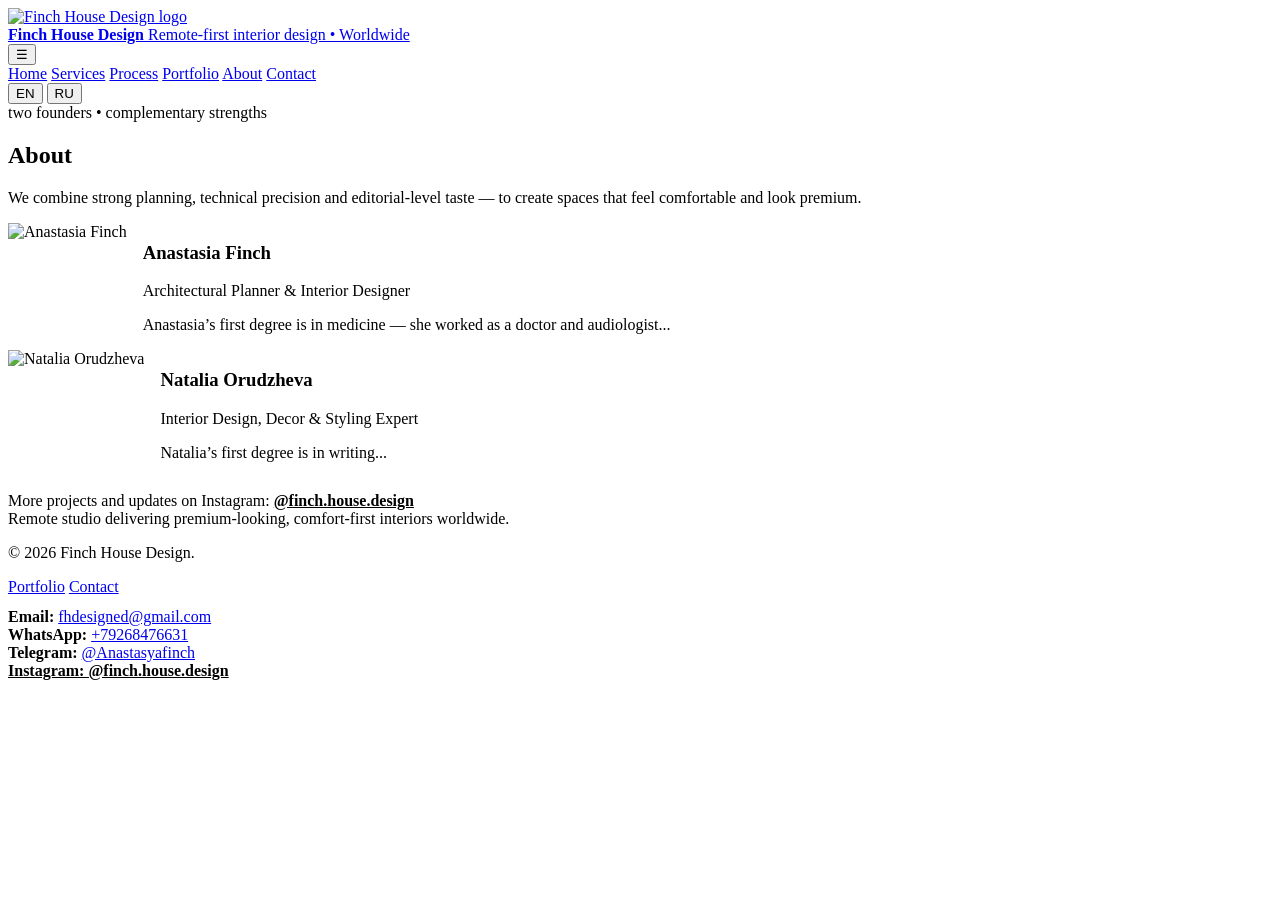
==== about.html @ e86fe1b7 "Add files via upload" ====
<!doctype html>
<html lang="en">
<head>
  <meta charset="utf-8" />
  <meta name="viewport" content="width=device-width,initial-scale=1" />
  <meta name="description" content="About — Finch House Design." />
  <title>About — Finch House Design</title>
  <link rel="icon" href="assets/logo.jpg" />
  <link rel="stylesheet" href="assets/styles.css" />
</head>
<body>
<header>
  <div class="wrap">
    <nav class="nav" aria-label="Primary">
      <a class="brand" href="index.html">
        <img src="assets/logo.jpg" alt="Finch House Design logo" />
        <div>
          <b>Finch House Design</b>
          <span data-i18n="tagline"
                data-en="Remote-first interior design • Worldwide"
                data-ru="Онлайн-дизайн интерьера • по всему миру">Remote-first interior design • Worldwide</span>
        </div>
      </a>

      <button class="burger" type="button" data-burger aria-label="Open menu">☰</button>

      <div class="menu" data-menu>
        <a href="index.html" data-page="home" data-i18n="nav_home" data-en="Home" data-ru="Главная">Home</a>
        <a href="services.html" data-page="services" data-i18n="nav_services" data-en="Services" data-ru="Услуги">Services</a>
        <a href="process.html" data-page="process" data-i18n="nav_process" data-en="Process" data-ru="Процесс">Process</a>
        <a href="portfolio.html" data-page="portfolio" data-i18n="nav_portfolio" data-en="Portfolio" data-ru="Портфолио">Portfolio</a>
        <a href="about.html" data-page="about" data-i18n="nav_about" data-en="About" data-ru="О нас">About</a>
        <a href="contact.html" data-page="contact" data-i18n="nav_contact" data-en="Contact" data-ru="Контакты">Contact</a>

        <div class="langSwitch" aria-label="Language switch">
          <button type="button" data-lang-en class="active">EN</button>
          <button type="button" data-lang-ru>RU</button>
        </div>
      </div>
    </nav>
  </div>
</header>

<main>
  <div class="wrap">
    <section>
      <div class="pill"
           data-i18n="about_pill"
           data-en="two founders • complementary strengths"
           data-ru="две основательницы • сильные стороны дополняют">
        two founders • complementary strengths
      </div>

      <h1 class="hTitle" data-i18n="about_h1" data-en="About" data-ru="О нас">About</h1>

      <p class="hLead"
         data-i18n="about_lead"
         data-en="We combine strong planning, technical precision and editorial-level taste — to create spaces that feel comfortable and look premium."
         data-ru="Мы соединяем сильное планирование, техническую точность и редакторский вкус — чтобы создавать пространства, которые удобны и выглядят премиально.">
        We combine strong planning, technical precision and editorial-level taste — to create spaces that feel comfortable and look premium.
      </p>
    </section>

    <section>
      <div class="grid2">
        <div class="card"><div class="pad" style="display:flex;gap:16px;align-items:flex-start">
          <img class="avatar" src="assets/anastasia.jpg" alt="Anastasia Finch" />
          <div>
            <h3 data-i18n="a1_name" data-en="Anastasia Finch" data-ru="Анастасия ФиНЧ">Anastasia Finch</h3>
            <p class="small" style="margin:0 0 10px;"
               data-i18n="a1_role"
               data-en="Architectural Planner & Interior Designer"
               data-ru="Архитектурный планировщик & дизайнер интерьера">
              Architectural Planner & Interior Designer
            </p>

            <p class="muted"
               data-i18n="a1_text"
               data-en="Anastasia’s first degree is in medicine — she worked as a doctor and audiologist. Since 2007 she explored interior photography and drafting as a serious hobby, later as a second job, supported by her sister Natalia. Her professional entry into design started with Archicad to produce high-quality documentation. After moving to Australia, she chose the path she had always dreamed of — interior design. She completed an Interior Design program and began working together with Natalia. With medical training and a deep passion for design, Anastasia brings careful planning, technical accuracy and strong software skills (Archicad and beyond), producing excellent drawings and 3D visuals — ensuring each design is functional, practical and aesthetically refined."
               data-ru="Анастасия — врач и аудиолог по первому образованию. Она занималась интерьерной фотографией и черчением в качестве хобби с 2007 года и далее — в качестве второй работы, при полной поддержке своей сестры Натальи. Фактически она начала свой путь в отрасли с изучения Archicad для выполнения профессиональных чертежей. Анастасия была довольно успешна в аудиологии, но, переехав в Австралию, решила попробовать другой путь — тот, о котором всегда мечтала — дизайн интерьера. Она закончила обучение по дизайну интерьера и начала работать совместно с Натальей. Имея образование врача и страсть к дизайну интерьера, Анастасия привносит тщательное планирование и техническое мастерство в каждый проект, а опыт использования Archicad и других программ позволяет создавать отличные чертежи и 3D-визуализации, гарантируя, что каждый дизайн будет как функциональным, так и эстетически приятным. Основное внимание уделяется созданию пространств, которые не только отлично выглядят, но и отвечают практическим потребностям клиентов.">
              Anastasia’s first degree is in medicine — she worked as a doctor and audiologist...
            </p>
          </div>
        </div></div>

        <div class="card"><div class="pad" style="display:flex;gap:16px;align-items:flex-start">
          <img class="avatar" src="assets/natasha.jpg" alt="Natalia Orudzheva" />
          <div>
            <h3 data-i18n="a2_name" data-en="Natalia Orudzheva" data-ru="Наталья Оруджева">Natalia Orudzheva</h3>
            <p class="small" style="margin:0 0 10px;"
               data-i18n="a2_role"
               data-en="Interior Design, Decor & Styling Expert"
               data-ru="Эксперт по дизайну интерьера, декору & стейджингу">
              Interior Design, Decor & Styling Expert
            </p>

            <p class="muted"
               data-i18n="a2_text"
               data-en="Natalia’s first degree is in writing. She has worked with Domus, Salon Interior, Wallpaper Magazine, Harper’s Bazaar, Exteriors Design and others. She excels at researching and analysing design trends — and applies this skill to decor selection and staging strategies that increase a space’s appeal and market demand. Natalia is also exceptional at translating complex design ideas into clear, engaging communication, helping clients easily understand and appreciate the concept. Years in design journalism refined her attention to detail. And just as she creates compelling narratives in her articles, she builds stories in interiors — cohesive, engaging spatial narratives that resonate with the client’s vision."
               data-ru="Наталья — писатель по первому образованию. Работала с Domus, Salon Interior, Wallpaper Magazine, Harpers Bazaar, Exteriors Design и другими. Она преуспевает в поиске и анализе тенденций дизайна. Этот опыт применяется при выборе элементов декора и стратегий постановки (стейджинга), которые повышают привлекательность проектируемых нами пространств и гарантируют, что дизайн будет как привлекательным, так и востребованным. Она преуспевает в переводе сложных дизайнерских идей в доступный и увлекательный контент. Этот навык бесценен для передачи наших дизайнерских концепций клиентам таким образом, чтобы их было легко понять и оценить. Годы работы в сфере дизайна отточили её внимание к деталям — это гарантирует, что каждый аспект проектируемого пространства будет тщательно продуман. Так же, как она создаёт убедительные повествования в своих статьях, она создаёт истории в наших дизайн-проектах — связные и увлекательные «повествования» в пространствах, которые гарантируют, что каждый дизайн рассказывает уникальную историю, резонирующую с видением клиента.">
              Natalia’s first degree is in writing...
            </p>
          </div>
        </div></div>
      </div>

      <p class="small" style="margin:14px 0 0;"
         data-i18n="ig_line"
         data-en="More projects and updates on Instagram:"
         data-ru="Больше проектов и обновлений в Instagram:">
        More projects and updates on Instagram:
        <a href="https://www.instagram.com/finch.house.design/" target="_blank" rel="noreferrer"
           style="color: var(--accent); font-weight: 800;">@finch.house.design</a>
      </p>
    </section>
  </div>
</main>

<footer>
  <div class="wrap">
    <div class="footerGrid">
      <div>
        <p class="muted" style="margin:0 0 10px;"
           data-i18n="footer_text"
           data-en="Remote studio delivering premium-looking, comfort-first interiors worldwide."
           data-ru="Онлайн-студия: комфортные интерьеры с премиальным ощущением по всему миру.">
          Remote studio delivering premium-looking, comfort-first interiors worldwide.
        </p>
        <p class="small">© 2026 Finch House Design.</p>
      </div>
      <div>
        <div class="footerLinks">
          <a href="portfolio.html" data-i18n="nav_portfolio" data-en="Portfolio" data-ru="Портфолио">Portfolio</a>
          <a href="contact.html" data-i18n="nav_contact" data-en="Contact" data-ru="Контакты">Contact</a>
        </div>
        <p class="small" style="margin:12px 0 0;">
          <b>Email:</b> <a href="mailto:fhdesigned@gmail.com">fhdesigned@gmail.com</a><br/>
          <b>WhatsApp:</b> <a href="https://wa.me/79268476631" target="_blank" rel="noreferrer">+79268476631</a><br/>
          <b>Telegram:</b> <a href="https://t.me/Anastasyafinch" target="_blank" rel="noreferrer">@Anastasyafinch</a><br/>
          <a href="https://www.instagram.com/finch.house.design/" target="_blank" rel="noreferrer"
             style="color: var(--accent); font-weight: 800;">Instagram: @finch.house.design</a>
        </p>
      </div>
    </div>
  </div>
  <script src="assets/app.js"></script>
</footer>
</body>
</html>
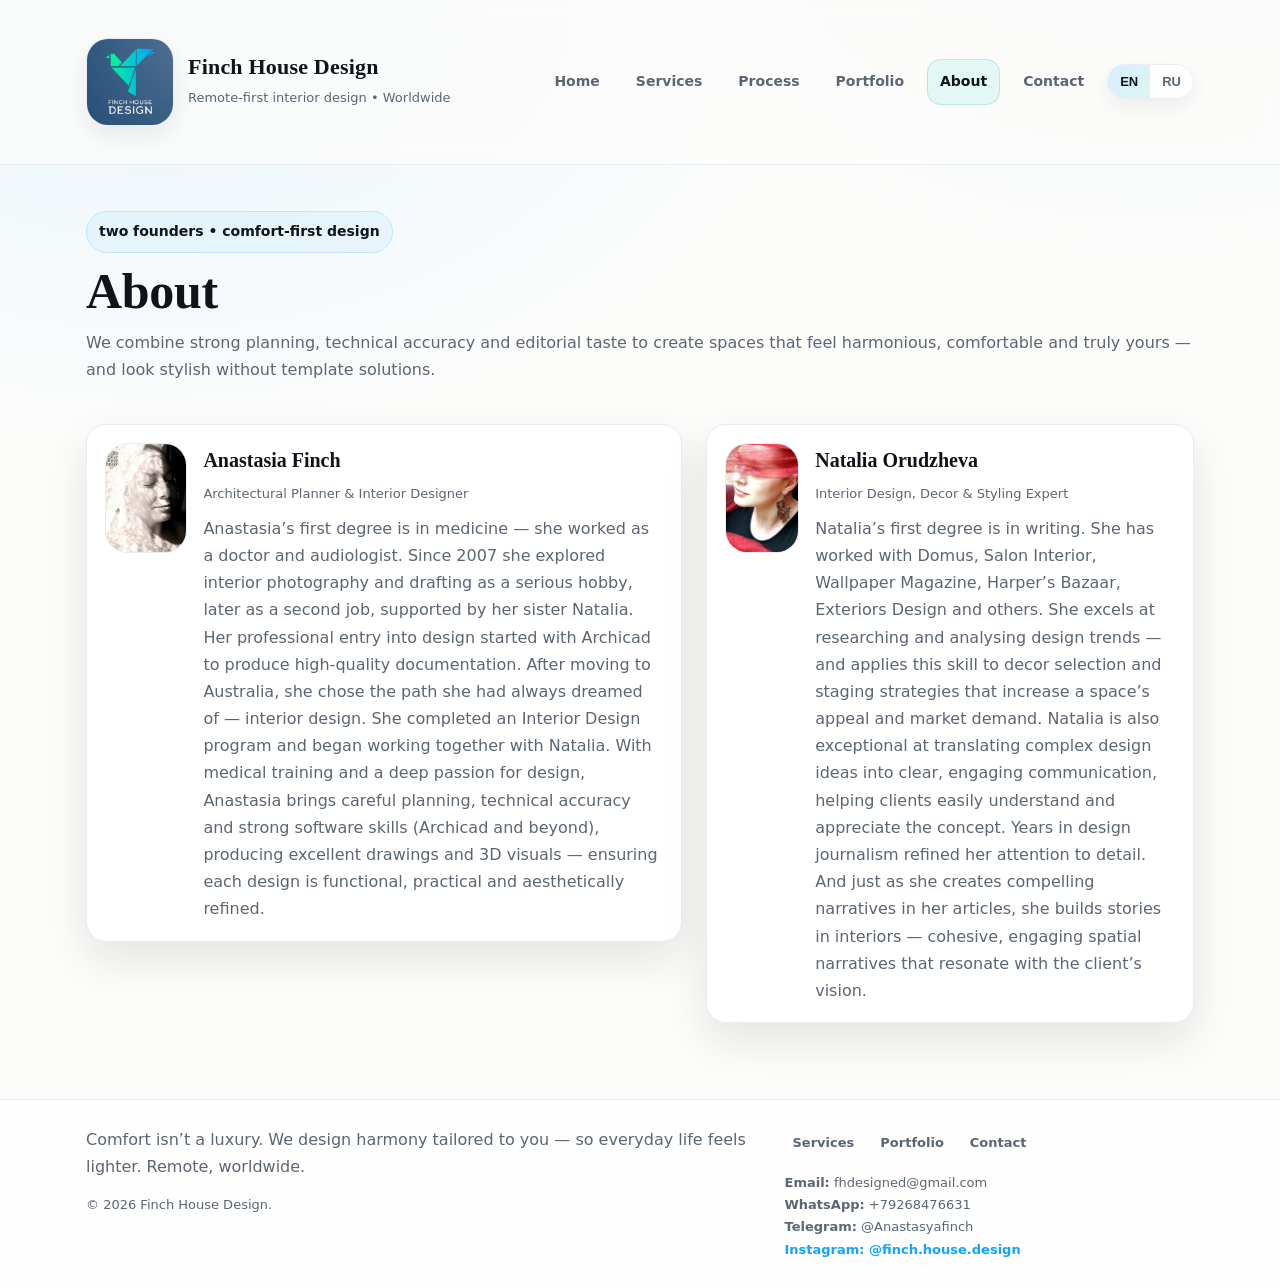
==== commit 2727c893: "Update about.html" ====
--- a/about.html
+++ b/about.html
@@ -46,18 +46,18 @@
     <section>
       <div class="pill"
            data-i18n="about_pill"
-           data-en="two founders • complementary strengths"
-           data-ru="две основательницы • сильные стороны дополняют">
-        two founders • complementary strengths
+           data-en="two founders • comfort-first design"
+           data-ru="две основательницы • комфорт в основе">
+        two founders • comfort-first design
       </div>
 
       <h1 class="hTitle" data-i18n="about_h1" data-en="About" data-ru="О нас">About</h1>
 
       <p class="hLead"
          data-i18n="about_lead"
-         data-en="We combine strong planning, technical precision and editorial-level taste — to create spaces that feel comfortable and look premium."
-         data-ru="Мы соединяем сильное планирование, техническую точность и редакторский вкус — чтобы создавать пространства, которые удобны и выглядят премиально.">
-        We combine strong planning, technical precision and editorial-level taste — to create spaces that feel comfortable and look premium.
+         data-en="We combine strong planning, technical accuracy and editorial taste to create spaces that feel harmonious, comfortable and truly yours — and look stylish without template solutions."
+         data-ru="Мы соединяем сильное планирование, техническую точность и редакторский вкус — чтобы создавать пространства, которые ощущаются гармонично, удобны и по-настоящему ваши — и при этом выглядят стильно без шаблонных решений.">
+        We combine strong planning, technical accuracy and editorial taste to create spaces that feel harmonious, comfortable and truly yours — and look stylish without template solutions.
       </p>
     </section>
 
@@ -103,15 +103,6 @@
           </div>
         </div></div>
       </div>
-
-      <p class="small" style="margin:14px 0 0;"
-         data-i18n="ig_line"
-         data-en="More projects and updates on Instagram:"
-         data-ru="Больше проектов и обновлений в Instagram:">
-        More projects and updates on Instagram:
-        <a href="https://www.instagram.com/finch.house.design/" target="_blank" rel="noreferrer"
-           style="color: var(--accent); font-weight: 800;">@finch.house.design</a>
-      </p>
     </section>
   </div>
 </main>
@@ -122,17 +113,20 @@
       <div>
         <p class="muted" style="margin:0 0 10px;"
            data-i18n="footer_text"
-           data-en="Remote studio delivering premium-looking, comfort-first interiors worldwide."
-           data-ru="Онлайн-студия: комфортные интерьеры с премиальным ощущением по всему миру.">
-          Remote studio delivering premium-looking, comfort-first interiors worldwide.
+           data-en="Comfort isn’t a luxury. We design harmony tailored to you — so everyday life feels lighter. Remote, worldwide."
+           data-ru="Комфорт — не роскошь. Мы создаём гармонию, подогнанную под вас — чтобы быт становился легче. Онлайн, по всему миру.">
+          Comfort isn’t a luxury. We design harmony tailored to you — so everyday life feels lighter. Remote, worldwide.
         </p>
         <p class="small">© 2026 Finch House Design.</p>
       </div>
+
       <div>
         <div class="footerLinks">
+          <a href="services.html" data-i18n="nav_services" data-en="Services" data-ru="Услуги">Services</a>
           <a href="portfolio.html" data-i18n="nav_portfolio" data-en="Portfolio" data-ru="Портфолио">Portfolio</a>
           <a href="contact.html" data-i18n="nav_contact" data-en="Contact" data-ru="Контакты">Contact</a>
         </div>
+
         <p class="small" style="margin:12px 0 0;">
           <b>Email:</b> <a href="mailto:fhdesigned@gmail.com">fhdesigned@gmail.com</a><br/>
           <b>WhatsApp:</b> <a href="https://wa.me/79268476631" target="_blank" rel="noreferrer">+79268476631</a><br/>
@@ -143,7 +137,8 @@
       </div>
     </div>
   </div>
+
   <script src="assets/app.js"></script>
 </footer>
 </body>
-</html>+</html>
--- a/assets/styles.css
+++ b/assets/styles.css
@@ -0,0 +1,272 @@
+@import url('https://fonts.googleapis.com/css2?family=Cormorant+Garamond:wght@400;500;600;700&family=Inter:wght@400;500;600;700&display=swap');
+
+:root{
+  --bg:#fcfcfb;
+  --bg2:#ffffff;
+  --text:#0f141a;
+  --muted:#5b6673;
+  --line:#e8edf2;
+
+  --accent:#14a3ff;
+  --accent2:#10bfb2;
+
+  --shadow: 0 18px 44px rgba(16,20,24,.10);
+  --radius: 20px;
+  --max: 1160px;
+
+  --serif: "Cormorant Garamond", ui-serif, Georgia, "Times New Roman", serif;
+  --sans:  Inter, ui-sans-serif, system-ui, -apple-system, Segoe UI, Roboto, Arial;
+}
+
+*{box-sizing:border-box}
+html{scroll-behavior:smooth}
+body{
+  margin:0;
+  font-family: var(--sans);
+  color:var(--text);
+  background:
+    radial-gradient(1200px 800px at 12% 0%, rgba(20,163,255,.08), transparent 55%),
+    radial-gradient(1000px 700px at 90% -10%, rgba(16,191,178,.08), transparent 55%),
+    var(--bg);
+  line-height:1.7;
+}
+
+a{color:inherit;text-decoration:none}
+img{max-width:100%;display:block}
+.wrap{max-width:var(--max);margin:0 auto;padding:26px}
+.small{font-size:13px;color:var(--muted)}
+.muted{color:var(--muted)}
+.hr{height:1px;background:var(--line);border:0;margin:26px 0}
+
+header{
+  position:sticky;top:0;z-index:50;
+  background: rgba(252,252,251,.86);
+  backdrop-filter: blur(10px);
+  border-bottom:1px solid var(--line);
+}
+.nav{
+  display:flex;align-items:center;justify-content:space-between;gap:16px;
+  padding:12px 0;
+}
+.brand{display:flex;align-items:center;gap:14px;min-width:320px}
+.brand img{
+  width:88px;height:88px;
+  border-radius:22px;
+  object-fit:cover;
+  border:1px solid var(--line);
+  box-shadow: 0 10px 24px rgba(16,20,24,.08);
+}
+.brand b{
+  font-family: var(--serif);
+  letter-spacing:.2px;
+  font-weight:700;
+  font-size:22px;
+  line-height:1.05;
+}
+.brand span{
+  display:block;
+  color:var(--muted);
+  font-size:13px;
+  margin-top:4px;
+}
+
+.menu{display:flex;gap:10px;flex-wrap:wrap;justify-content:flex-end;align-items:center}
+.menu a{
+  color:var(--muted);
+  font-size:14px;
+  padding:10px 12px;
+  border-radius:14px;
+  border:1px solid transparent;
+  font-weight:600;
+}
+.menu a:hover{color:var(--text);background:rgba(20,163,255,.08);border-color:rgba(20,163,255,.18)}
+.menu a.active{color:var(--text);background:rgba(16,191,178,.10);border-color:rgba(16,191,178,.22)}
+
+.burger{display:none}
+@media (max-width: 980px){
+  .brand{min-width:auto}
+  .brand img{width:70px;height:70px}
+  .burger{
+    display:inline-flex;align-items:center;justify-content:center;
+    width:44px;height:44px;border-radius:14px;
+    border:1px solid var(--line);
+    background:rgba(255,255,255,.85);
+    cursor:pointer;
+  }
+  .menu{display:none;width:100%;padding:10px 0}
+  .menu.open{display:flex}
+  .nav{flex-wrap:wrap}
+}
+
+/* EN | RU */
+.langSwitch{
+  display:inline-flex;
+  border:1px solid var(--line);
+  background:rgba(255,255,255,.88);
+  border-radius:999px;
+  overflow:hidden;
+  box-shadow: 0 8px 18px rgba(16,20,24,.06);
+}
+.langSwitch button{
+  border:0;background:transparent;
+  padding:9px 12px;
+  font-weight:800;
+  font-size:13px;
+  color:var(--muted);
+  cursor:pointer;
+}
+.langSwitch button.active{
+  color:var(--text);
+  background:linear-gradient(135deg, rgba(20,163,255,.16), rgba(16,191,178,.14));
+}
+
+/* Buttons */
+.btnRow{display:flex;gap:12px;flex-wrap:wrap;margin-top:18px}
+.btn{
+  display:inline-flex;align-items:center;justify-content:center;gap:10px;
+  padding:12px 16px;border-radius:16px;
+  border:1px solid var(--line);
+  background:rgba(255,255,255,.92);
+  font-weight:700;font-size:14px;
+  cursor:pointer;
+  box-shadow:0 10px 24px rgba(16,20,24,.08);
+  transition:transform .08s ease,box-shadow .15s ease,border-color .15s ease;
+}
+.btn:hover{background:#fff;border-color:rgba(20,163,255,.28);box-shadow:0 14px 32px rgba(16,20,24,.12)}
+.btn:active{transform:translateY(1px)}
+.btn.primary{
+  border-color:rgba(20,163,255,.28);
+  background:linear-gradient(135deg, rgba(20,163,255,.18), rgba(16,191,178,.14));
+}
+.btn.ghost{background:transparent;box-shadow:none}
+
+/* Pills */
+.pill{
+  display:inline-flex;align-items:center;gap:10px;
+  padding:8px 12px;border-radius:999px;
+  border:1px solid rgba(20,163,255,.18);
+  background:rgba(20,163,255,.06);
+  font-size:14px;
+  font-weight:700;
+}
+
+/* Instagram bar (portfolio) */
+.igBar{
+  margin:18px 0 8px;
+  display:flex;
+  align-items:center;
+  justify-content:space-between;
+  gap:12px;
+  flex-wrap:wrap;
+}
+.igBar .igText{
+  font-family: var(--serif);
+  font-size:18px;
+  color: rgba(15,20,26,.90);
+}
+.igBtn{
+  display:inline-flex;align-items:center;gap:10px;
+  padding:10px 14px;border-radius:999px;
+  border:1px solid rgba(20,163,255,.28);
+  background:linear-gradient(135deg, rgba(20,163,255,.14), rgba(16,191,178,.10));
+  font-weight:800;font-size:14px;
+  box-shadow:0 10px 22px rgba(16,20,24,.08);
+}
+.igBtn:hover{background:linear-gradient(135deg, rgba(20,163,255,.18), rgba(16,191,178,.14))}
+
+/* Layout */
+.grid2{display:grid;grid-template-columns:1.1fr .9fr;gap:24px;align-items:start}
+.grid3{display:grid;grid-template-columns:repeat(3,1fr);gap:18px}
+@media (max-width: 980px){
+  .grid2{grid-template-columns:1fr}
+  .grid3{grid-template-columns:1fr}
+}
+
+/* Cards */
+.card{
+  background:var(--bg2);
+  border:1px solid var(--line);
+  border-radius:var(--radius);
+  box-shadow:var(--shadow);
+  overflow:hidden;
+}
+.card .pad{padding:18px}
+.card h3{
+  margin:0 0 6px;
+  font-family: var(--serif);
+  font-size:20px;
+  font-weight:700;
+}
+.card p{margin:0;color:var(--muted)}
+
+/* Media */
+.media{aspect-ratio:16/10;width:100%;object-fit:cover}
+
+/* Hero */
+.hero{padding:18px 0 10px}
+.hTitle{
+  margin:12px 0 12px;
+  font-family: var(--serif);
+  font-size:50px;
+  line-height:1.05;
+  letter-spacing:-.3px;
+}
+@media (max-width:520px){ .hTitle{font-size:40px} }
+.hLead{margin:0;color:var(--muted);font-size:16px}
+
+.heroMedia{
+  position:relative;
+  border-radius:26px;
+  overflow:hidden;
+  border:1px solid var(--line);
+  box-shadow:var(--shadow);
+}
+.heroMedia img{width:100%;height:460px;object-fit:cover}
+.heroOverlay{
+  position:absolute;inset:0;
+  background:linear-gradient(90deg, rgba(252,252,251,.92), rgba(252,252,251,.25) 58%, rgba(252,252,251,.08));
+}
+.quote{
+  position:absolute;left:18px;right:18px;bottom:18px;
+  padding:16px 16px;
+  border-radius:20px;
+  border:1px solid rgba(255,255,255,.72);
+  background:rgba(255,255,255,.86);
+  backdrop-filter:blur(10px);
+}
+.quote p{margin:0;font-family:var(--serif);font-size:18px}
+.quote span{display:block;margin-top:6px;color:var(--muted);font-size:13px}
+
+section{padding:20px 0}
+.sectionTitle{margin:0 0 10px;font-family:var(--serif);font-size:26px}
+.sectionLead{margin:0 0 12px;color:var(--muted)}
+.list{margin:10px 0 0;padding-left:18px;color:var(--muted)}
+.list li{margin:6px 0}
+
+input,select,textarea{
+  width:100%;
+  margin:6px 0 12px;
+  padding:12px 12px;
+  border-radius:16px;
+  border:1px solid var(--line);
+  background:#fff;
+  color:var(--text);
+  outline:none;
+}
+input:focus,select:focus,textarea:focus{
+  border-color: rgba(20,163,255,.40);
+  box-shadow: 0 0 0 4px rgba(20,163,255,.10);
+}
+
+.avatar{width:110px;height:110px;border-radius:22px;object-fit:cover;border:1px solid var(--line)}
+
+footer{
+  margin-top:30px;
+  border-top:1px solid var(--line);
+  background: rgba(255,255,255,.70);
+}
+.footerGrid{display:grid;grid-template-columns:1.25fr .75fr;gap:16px;align-items:start}
+@media (max-width:900px){ .footerGrid{grid-template-columns:1fr} }
+.footerLinks{display:flex;flex-wrap:wrap;gap:10px}
+.footerLinks a{color:var(--muted);font-size:13px;padding:6px 8px;border-radius:10px;font-weight:600}
+.footerLinks a:hover{color:var(--text);background:rgba(20,163,255,.07)}
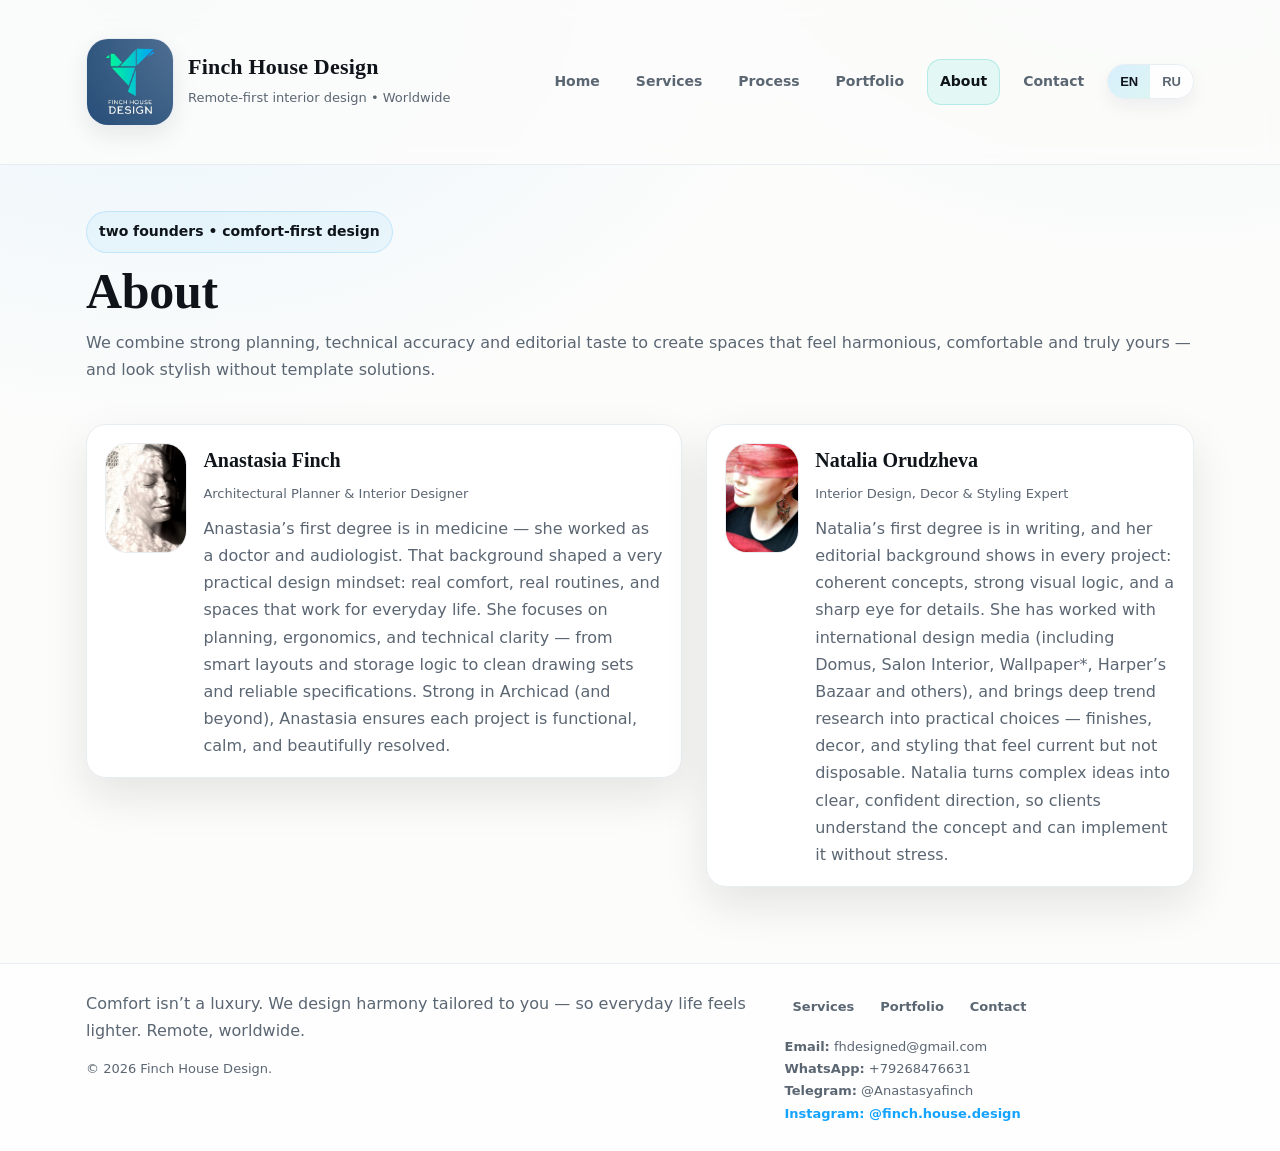
==== commit 003c4adf: "Update about.html" ====
--- a/about.html
+++ b/about.html
@@ -76,9 +76,9 @@
 
             <p class="muted"
                data-i18n="a1_text"
-               data-en="Anastasia’s first degree is in medicine — she worked as a doctor and audiologist. Since 2007 she explored interior photography and drafting as a serious hobby, later as a second job, supported by her sister Natalia. Her professional entry into design started with Archicad to produce high-quality documentation. After moving to Australia, she chose the path she had always dreamed of — interior design. She completed an Interior Design program and began working together with Natalia. With medical training and a deep passion for design, Anastasia brings careful planning, technical accuracy and strong software skills (Archicad and beyond), producing excellent drawings and 3D visuals — ensuring each design is functional, practical and aesthetically refined."
-               data-ru="Анастасия — врач и аудиолог по первому образованию. Она занималась интерьерной фотографией и черчением в качестве хобби с 2007 года и далее — в качестве второй работы, при полной поддержке своей сестры Натальи. Фактически она начала свой путь в отрасли с изучения Archicad для выполнения профессиональных чертежей. Анастасия была довольно успешна в аудиологии, но, переехав в Австралию, решила попробовать другой путь — тот, о котором всегда мечтала — дизайн интерьера. Она закончила обучение по дизайну интерьера и начала работать совместно с Натальей. Имея образование врача и страсть к дизайну интерьера, Анастасия привносит тщательное планирование и техническое мастерство в каждый проект, а опыт использования Archicad и других программ позволяет создавать отличные чертежи и 3D-визуализации, гарантируя, что каждый дизайн будет как функциональным, так и эстетически приятным. Основное внимание уделяется созданию пространств, которые не только отлично выглядят, но и отвечают практическим потребностям клиентов.">
-              Anastasia’s first degree is in medicine — she worked as a doctor and audiologist...
+               data-en="Anastasia’s first degree is in medicine — she worked as a doctor and audiologist. That background shaped a very practical design mindset: real comfort, real routines, and spaces that work for everyday life. She focuses on planning, ergonomics, and technical clarity — from smart layouts and storage logic to clean drawing sets and reliable specifications. Strong in Archicad (and beyond), Anastasia ensures each project is functional, calm, and beautifully resolved."
+               data-ru="Анастасия — врач и аудиолог по первому образованию. Этот опыт сформировал очень практичный подход к дизайну: реальный комфорт, реальные привычки и пространство, которое удобно в обычной жизни. Её фокус — планировка, эргономика и техническая ясность: логичные сценарии, продуманное хранение, аккуратные чертежи и понятные спецификации. Сильная база в Archicad (и других программах) помогает Анастасии делать проекты функциональными, спокойными и визуально цельными.">
+              Anastasia’s first degree is in medicine — she worked as a doctor and audiologist. That background shaped a very practical design mindset: real comfort, real routines, and spaces that work for everyday life. She focuses on planning, ergonomics, and technical clarity — from smart layouts and storage logic to clean drawing sets and reliable specifications. Strong in Archicad (and beyond), Anastasia ensures each project is functional, calm, and beautifully resolved.
             </p>
           </div>
         </div></div>
@@ -96,9 +96,9 @@
 
             <p class="muted"
                data-i18n="a2_text"
-               data-en="Natalia’s first degree is in writing. She has worked with Domus, Salon Interior, Wallpaper Magazine, Harper’s Bazaar, Exteriors Design and others. She excels at researching and analysing design trends — and applies this skill to decor selection and staging strategies that increase a space’s appeal and market demand. Natalia is also exceptional at translating complex design ideas into clear, engaging communication, helping clients easily understand and appreciate the concept. Years in design journalism refined her attention to detail. And just as she creates compelling narratives in her articles, she builds stories in interiors — cohesive, engaging spatial narratives that resonate with the client’s vision."
-               data-ru="Наталья — писатель по первому образованию. Работала с Domus, Salon Interior, Wallpaper Magazine, Harpers Bazaar, Exteriors Design и другими. Она преуспевает в поиске и анализе тенденций дизайна. Этот опыт применяется при выборе элементов декора и стратегий постановки (стейджинга), которые повышают привлекательность проектируемых нами пространств и гарантируют, что дизайн будет как привлекательным, так и востребованным. Она преуспевает в переводе сложных дизайнерских идей в доступный и увлекательный контент. Этот навык бесценен для передачи наших дизайнерских концепций клиентам таким образом, чтобы их было легко понять и оценить. Годы работы в сфере дизайна отточили её внимание к деталям — это гарантирует, что каждый аспект проектируемого пространства будет тщательно продуман. Так же, как она создаёт убедительные повествования в своих статьях, она создаёт истории в наших дизайн-проектах — связные и увлекательные «повествования» в пространствах, которые гарантируют, что каждый дизайн рассказывает уникальную историю, резонирующую с видением клиента.">
-              Natalia’s first degree is in writing...
+               data-en="Natalia’s first degree is in writing, and her editorial background shows in every project: coherent concepts, strong visual logic, and a sharp eye for details. She has worked with international design media (including Domus, Salon Interior, Wallpaper*, Harper’s Bazaar and others), and brings deep trend research into practical choices — finishes, decor, and styling that feel current but not disposable. Natalia turns complex ideas into clear, confident direction, so clients understand the concept and can implement it without stress."
+               data-ru="Наталья — писатель по первому образованию, и её редакторский бэкграунд чувствуется в каждом проекте: цельная концепция, сильная визуальная логика и внимание к деталям. Она работала с международными медиа о дизайне (включая Domus, Salon Interior, Wallpaper*, Harper’s Bazaar и др.) и умеет переводить тренды в практичные решения — отделку, декор и стилинг, которые выглядят актуально, но не «на один сезон». Наталья превращает сложные идеи в ясное и уверенное направление — чтобы клиент понимал концепцию и мог внедрить её без стресса.">
+              Natalia’s first degree is in writing, and her editorial background shows in every project: coherent concepts, strong visual logic, and a sharp eye for details. She has worked with international design media (including Domus, Salon Interior, Wallpaper*, Harper’s Bazaar and others), and brings deep trend research into practical choices — finishes, decor, and styling that feel current but not disposable. Natalia turns complex ideas into clear, confident direction, so clients understand the concept and can implement it without stress.
             </p>
           </div>
         </div></div>
